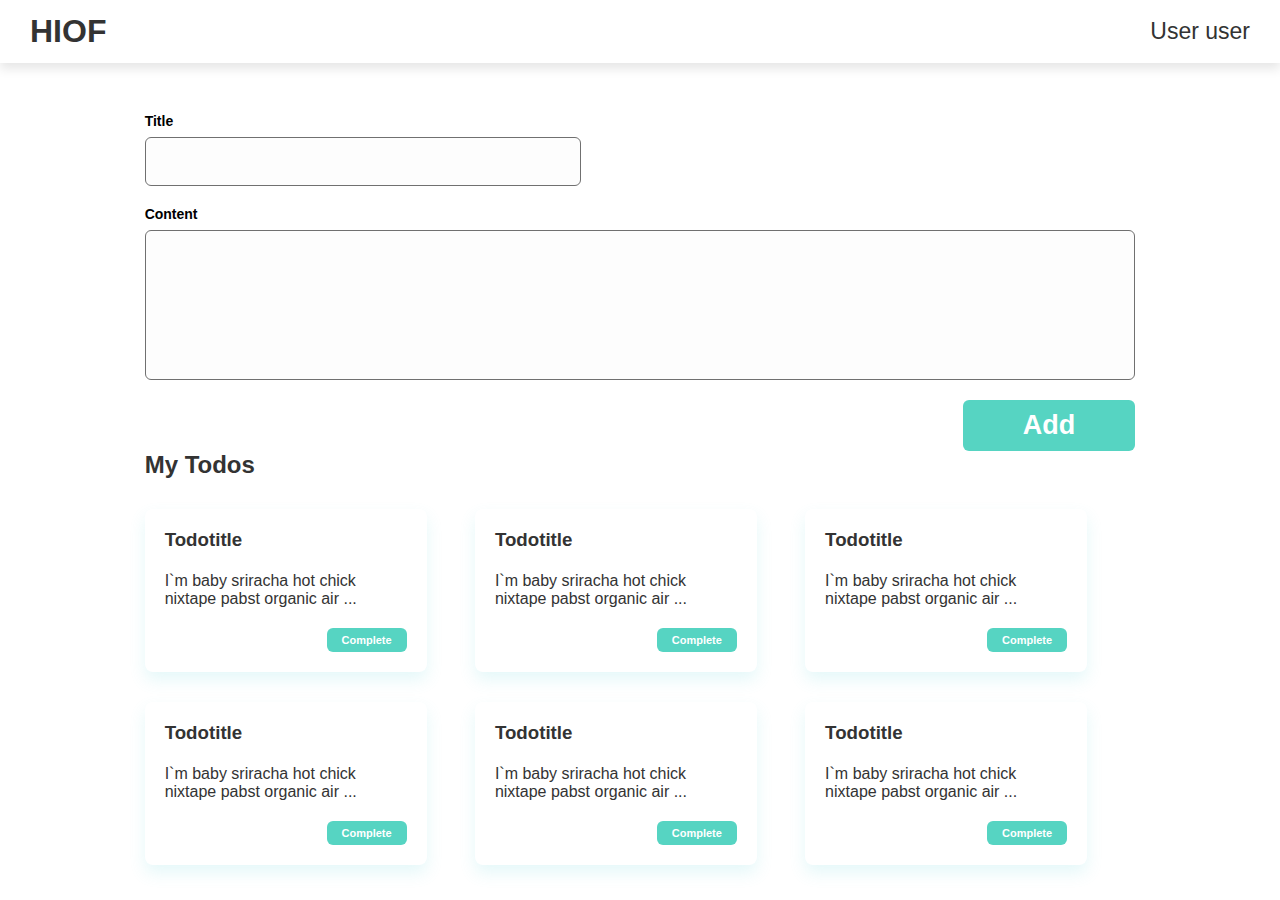
==== index.html @ f6c96c9d "update" ====
<!DOCTYPE html>
<html lang="en">
<head>
    <meta charset="UTF-8">
    <meta name="viewport" content="width=device-width, initial-scale=1.0">
    <link rel="stylesheet" href="style.css">
    <title>Leksjon-2</title>
</head>
<body>
    <header id="main-header">
        <h1 id="logo">hiof</h1>
        <nav id="nav">
            <ul>
                <li><a id="user" href="#">User user</a></li>
            </ul>
        </nav>
    </header>
    <main id="main">
        <form id="form" action="/my-todos" method="post">
            <label for="title">Title</label>
            <input name="title" id="title" type="text">

            <label for="content">Content</label>
            <textarea name="text" id="content" cols="8" rows="4"></textarea>
            <button type="submit" value="add">Add</button>
        </form>
        <section id="todo-container">
            <header>
                <h2>My Todos</h2>
            </header>
            <article class="card">
                <h3 class="card-title">Todotitle</h3>
                <p class="card-text">I`m baby sriracha hot chick nixtape pabst organic air ...</p>
                <button class="card-btn">Complete</button>
            </article>
            <article class="card">
                <h3 class="card-title">Todotitle</h3>
                <p class="card-text">I`m baby sriracha hot chick nixtape pabst organic air ...</p>
                <button class="card-btn">Complete</button>
            </article>
            <article class="card">
                <h3 class="card-title">Todotitle</h3>
                <p class="card-text">I`m baby sriracha hot chick nixtape pabst organic air ...</p>
                <button class="card-btn">Complete</button>
            </article>
            <article class="card">
                <h3 class="card-title">Todotitle</h3>
                <p class="card-text">I`m baby sriracha hot chick nixtape pabst organic air ...</p>
                <button class="card-btn">Complete</button>
            </article>
            <article class="card">
                <h3 class="card-title">Todotitle</h3>
                <p class="card-text">I`m baby sriracha hot chick nixtape pabst organic air ...</p>
                <button class="card-btn">Complete</button>
            </article>
            <article class="card">
                <h3 class="card-title">Todotitle</h3>
                <p class="card-text">I`m baby sriracha hot chick nixtape pabst organic air ...</p>
                <button class="card-btn">Complete</button>
            </article>
        </section>
    </main>
</body>
</html>
---- style.css ----
*, *::before, *::after {
    margin: 0;
    padding: 0;
    box-sizing: border-box;
}

:root {
    --main-bg-color: #ffffff;
    --input-bg-color: #FDFDFD;
    --text-font-color: #333333;
    --label-font-color: #000000;
    --border-color: #707070;
    --button-color: #56d4c2;
    --button-font-color: #ffffff;
    --nav-boxShadow: #00000019;
    --card-boxShadow:  #5dd3d829;
}

html {
    font-family: Arial;
}

body {
    display: grid;
    min-height: 100vh;
    width: 100%;
    grid-template-rows: 63px 50px 1fr;
    grid-template-columns: repeat(auto-fit);
    grid-template-areas:
        "header header header"
        ". . ."
        ". main .";
}

#main-header {
    grid-area: header;
    display: flex;
    padding: 0 30px 0 30px;
    justify-content: space-between;
    align-items: center;
    box-shadow: 0px 6px 10px var(--nav-boxShadow);
}

#logo {
    color: var(--text-font-color);
    font-weight: 900;
    text-transform: uppercase;
}

li {
    list-style: none;
}

a {
    text-decoration: none;
}

#user {
    color: var(--text-font-color);
    font-weight: 500;
    font-size: 23px;
}

main {
    grid-area: main;
    display: flex;
    flex-direction: column;
}

form {
    display: flex;
    flex-direction: column;
}

label {
    text-align: left;
    font-weight: 800;
    font-size: 14px;
}

#title {
    background-color: var(--input-bg-color);
    width: 436px;
    height: 49px;
    margin: 8px 0 20px 0;
    border: 1px solid var(--border-color);
    border-radius: 6px;
    outline: none;
    font-size: 24px;
}

#content {
    min-width: 100%;
    height: 150px;
    margin: 8px 0 20px 0;
    background-color: var(--input-bg-color);
    border: 1px solid var(--border-color);
    border-radius: 6px;
    outline: none;
    resize: none;
}

button[type="submit"] {
    align-self: flex-end;
    padding: 10px 60px;
    background-color: var(--button-color);
    border: none;
    border-radius: 6px;
    font-size: 27px;
    font-weight: bold;
    color: var(--button-font-color);
    cursor: pointer;

}

#todo-container {
    display: grid;
    grid-template-columns: repeat(3, 1fr);
    gap: 30px 0;
}

#todo-container > header {
    color: var(--text-font-color);
    grid-column-start: span 3;
}

.card {
    display: flex;
    flex-direction: column;
    justify-content: space-between;
    background-color: var(--main-bg-color);
    width: 282px;
    height: 163px;
    box-shadow: 0px 8px 16px var(--card-boxShadow);
    padding: 20px;
    border-radius: 8px;
    
}

.card-title {
    align-self: flex-start;
    color: var(--text-font-color);
}

.card-text {
    color: var(--text-font-color);
    text-align: left;
}

.card-btn {
    align-self: flex-end;
    padding: 6px 15px;
    background-color: var(--button-color);
    border: none;
    border-radius: 6px;
    font-size: 11px;
    font-weight: bold;
    color: var(--button-font-color);
    cursor: pointer;
}

@media screen and (max-width: 800px) {
    body {
        grid-template-columns: 100%;
        grid-template-areas:
            "header"
            "."
            "main"
            ".";
    }
    
    #main {
        margin: 0 20px;
    }

    #todo-container {
        display: flex;
        flex-direction: column;
        align-items: center;
        width: 100%;
    }
}
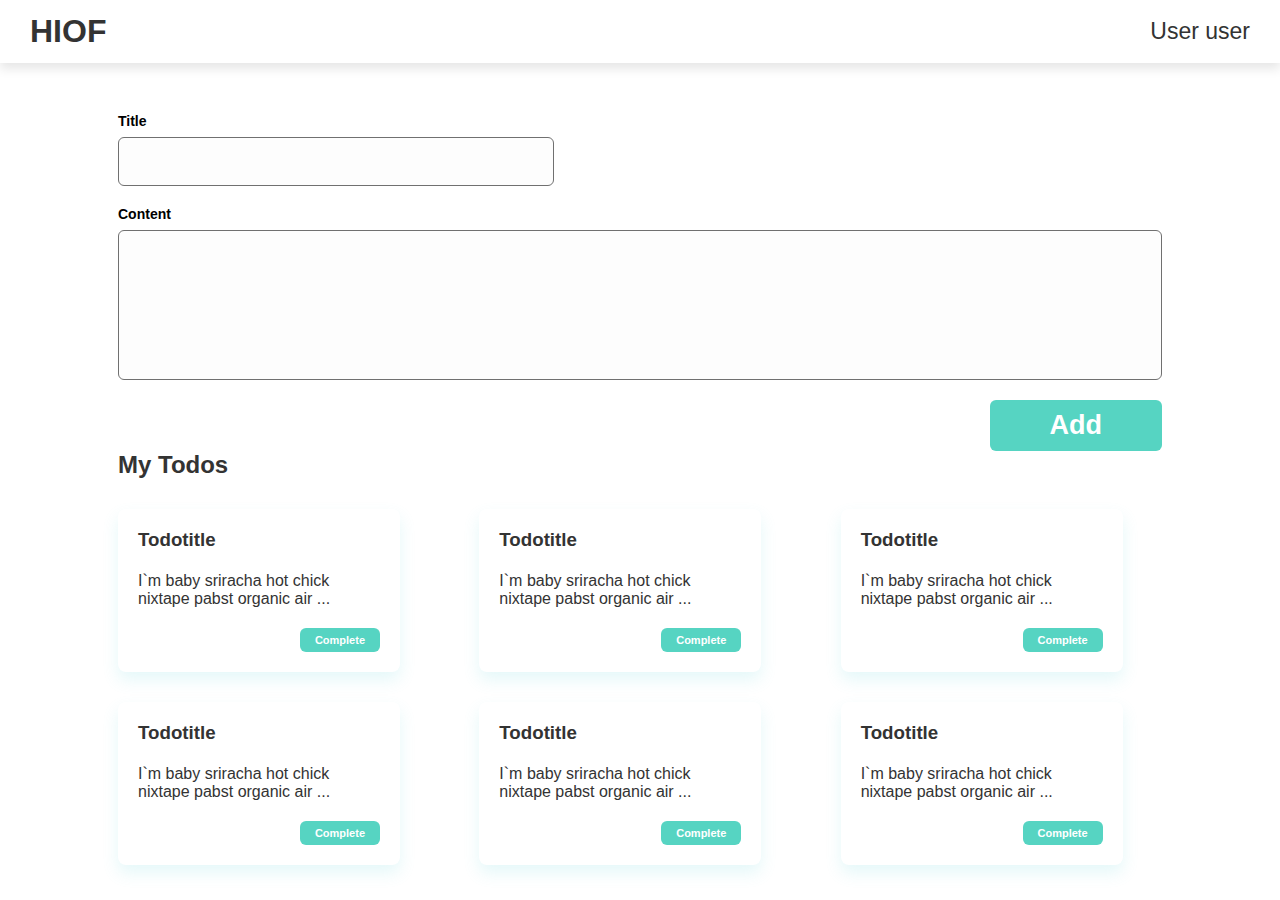
==== commit bff77eff: "HTML update" ====
--- a/index.html
+++ b/index.html
@@ -8,7 +8,7 @@
 </head>
 <body>
     <header id="main-header">
-        <h1 id="logo">hiof</h1>
+        <h1 id="logo">HIOF</h1>
         <nav id="nav">
             <ul>
                 <li><a id="user" href="#">User user</a></li>
--- a/style.css
+++ b/style.css
@@ -96,6 +96,7 @@
     background-color: var(--input-bg-color);
     border: 1px solid var(--border-color);
     border-radius: 6px;
+    font-size: 24px;
     outline: none;
     resize: none;
 }
@@ -116,7 +117,7 @@
 #todo-container {
     display: grid;
     grid-template-columns: repeat(3, 1fr);
-    gap: 30px 0;
+    gap: 30px 40px;
 }
 
 #todo-container > header {
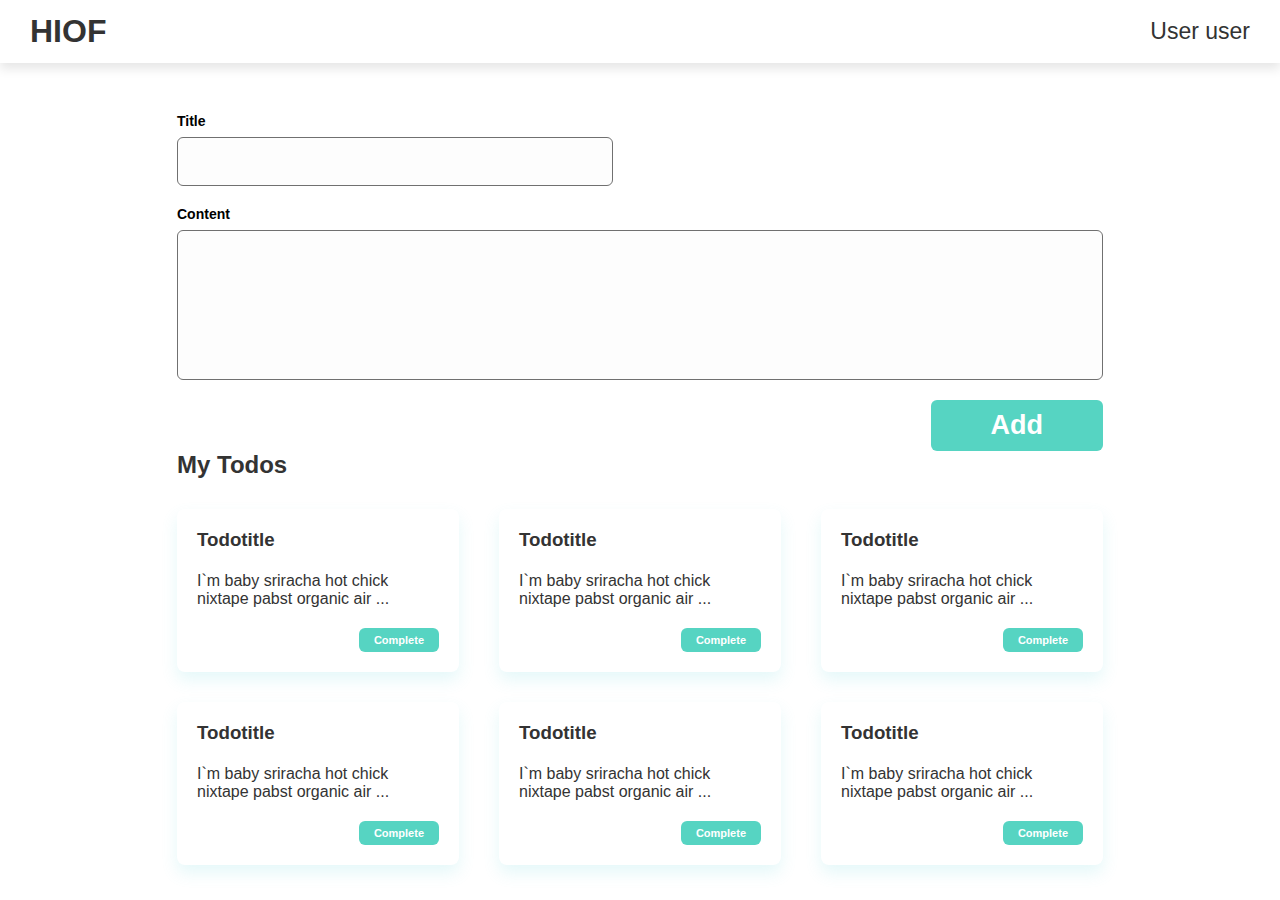
==== commit 10bb5791: "25.01" ====
--- a/index.html
+++ b/index.html
@@ -29,32 +29,44 @@
                 <h2>My Todos</h2>
             </header>
             <article class="card">
-                <h3 class="card-title">Todotitle</h3>
+                <header>
+                    <h3 class="card-title">Todotitle</h3>
+                </header>
                 <p class="card-text">I`m baby sriracha hot chick nixtape pabst organic air ...</p>
                 <button class="card-btn">Complete</button>
             </article>
             <article class="card">
-                <h3 class="card-title">Todotitle</h3>
+                <header>
+                    <h3 class="card-title">Todotitle</h3>
+                </header>
                 <p class="card-text">I`m baby sriracha hot chick nixtape pabst organic air ...</p>
                 <button class="card-btn">Complete</button>
             </article>
             <article class="card">
-                <h3 class="card-title">Todotitle</h3>
+                <header>
+                    <h3 class="card-title">Todotitle</h3>
+                </header>
                 <p class="card-text">I`m baby sriracha hot chick nixtape pabst organic air ...</p>
                 <button class="card-btn">Complete</button>
             </article>
             <article class="card">
-                <h3 class="card-title">Todotitle</h3>
+                <header>
+                    <h3 class="card-title">Todotitle</h3>
+                </header>
                 <p class="card-text">I`m baby sriracha hot chick nixtape pabst organic air ...</p>
                 <button class="card-btn">Complete</button>
             </article>
             <article class="card">
-                <h3 class="card-title">Todotitle</h3>
+                <header>
+                    <h3 class="card-title">Todotitle</h3>
+                </header>
                 <p class="card-text">I`m baby sriracha hot chick nixtape pabst organic air ...</p>
                 <button class="card-btn">Complete</button>
             </article>
             <article class="card">
-                <h3 class="card-title">Todotitle</h3>
+                <header>
+                    <h3 class="card-title">Todotitle</h3>
+                </header>
                 <p class="card-text">I`m baby sriracha hot chick nixtape pabst organic air ...</p>
                 <button class="card-btn">Complete</button>
             </article>
--- a/style.css
+++ b/style.css
@@ -25,7 +25,7 @@
     min-height: 100vh;
     width: 100%;
     grid-template-rows: 63px 50px 1fr;
-    grid-template-columns: repeat(auto-fit);
+    grid-template-columns: auto 0.7fr auto;
     grid-template-areas:
         "header header header"
         ". . ."
@@ -64,11 +64,13 @@
 main {
     grid-area: main;
     display: flex;
+    align-items: center;
     flex-direction: column;
 }
 
 form {
     display: flex;
+    width: 100%;
     flex-direction: column;
 }
 
@@ -116,19 +118,23 @@
 
 #todo-container {
     display: grid;
+    width: 100%;
     grid-template-columns: repeat(3, 1fr);
     gap: 30px 40px;
 }
 
 #todo-container > header {
     color: var(--text-font-color);
-    grid-column-start: span 3;
+    grid-column-start: 1;
+    grid-column-end: 4;
 }
 
 .card {
     display: flex;
     flex-direction: column;
     justify-content: space-between;
+    align-self: center;
+    justify-self: center;
     background-color: var(--main-bg-color);
     width: 282px;
     height: 163px;
@@ -161,14 +167,6 @@
 }
 
 @media screen and (max-width: 800px) {
-    body {
-        grid-template-columns: 100%;
-        grid-template-areas:
-            "header"
-            "."
-            "main"
-            ".";
-    }
     
     #main {
         margin: 0 20px;
